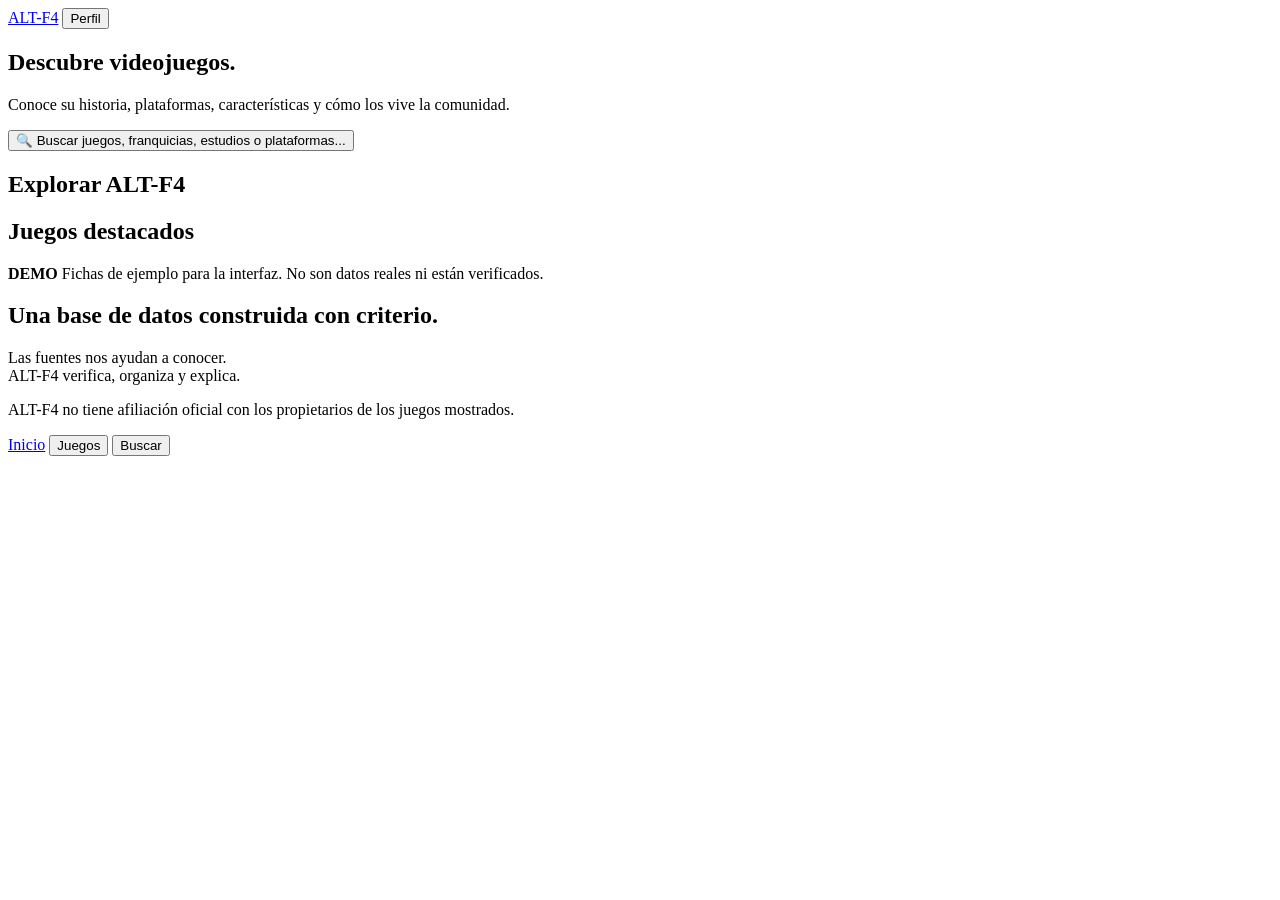
==== index.html @ ae302f09 "Add initial HTML structure for ALT-F4 website" ====
<!DOCTYPE html>
<html lang="es">
<head>
<meta charset="utf-8">
<meta name="viewport" content="width=device-width, initial-scale=1">
<title>ALT-F4 · Descubre videojuegos</title>
<link rel="preconnect" href="https://fonts.googleapis.com">
<link href="https://fonts.googleapis.com/css2?family=Silkscreen:wght@400;700&family=Inter:wght@400;500;600&display=swap" rel="stylesheet">
<link rel="stylesheet" href="css/main.css">
</head>
<body>
<header class="top">
  <a class="logo" href="index.html" aria-label="ALT-F4, inicio"><i class="px" aria-hidden="true"></i>ALT-F4</a>
  <button class="btn profile-btn" id="profileBtn" aria-expanded="false" aria-controls="profilePanel"><span class="ava" aria-hidden="true"></span>Perfil</button>
</header>

<main id="main">
  <section class="hero">
    <h1>Descubre videojuegos.</h1>
    <p>Conoce su historia, plataformas, características y cómo los vive la comunidad.</p>
    <button class="search-box" data-open-search aria-label="Abrir buscador"><span aria-hidden="true">🔍</span> Buscar juegos, franquicias, estudios o plataformas...</button>
  </section>

  <section aria-labelledby="h-explorar">
    <h2 id="h-explorar">Explorar ALT-F4</h2>
    <div class="grid cats" id="cats"></div>
  </section>

  <section aria-labelledby="h-dest">
    <h2 id="h-dest">Juegos destacados</h2>
    <p class="note"><b class="demo">DEMO</b> Fichas de ejemplo para la interfaz. No son datos reales ni están verificados.</p>
    <div class="grid games" id="games"></div>
  </section>

  <section class="editorial" aria-labelledby="h-ed">
    <h2 id="h-ed">Una base de datos construida con criterio.</h2>
    <p class="lead">Las fuentes nos ayudan a conocer.<br>ALT-F4 verifica, organiza y explica.</p>
    <ol class="flow" id="flow"></ol>
  </section>

  <footer class="foot">
    <p>ALT-F4 no tiene afiliación oficial con los propietarios de los juegos mostrados.</p>
  </footer>
</main>

<nav class="dock" aria-label="Navegación principal">
  <a href="index.html" class="dk on" aria-current="page">Inicio</a>
  <button class="dk" id="gamesBtn" aria-expanded="false" aria-controls="gamesSheet">Juegos</button>
  <button class="dk" id="searchBtn" aria-expanded="false" aria-controls="searchOv">Buscar</button>
</nav>

<div class="scrim" id="scrim" hidden></div>

<div class="sheet" id="gamesSheet" role="dialog" aria-label="Menú de juegos" hidden>
  <h2>Juegos</h2>
  <p class="lbl">Categorías</p>
  <div class="chips" id="catChips"></div>
  <p class="lbl">Plataformas</p>
  <div class="chips" id="platChips"></div>
</div>

<aside class="side" id="profilePanel" role="dialog" aria-label="Perfil" hidden>
  <button class="x" data-close aria-label="Cerrar perfil">✕</button>
  <div class="ava big" aria-hidden="true"></div>
  <h2>Tu perfil</h2>
  <p class="note">Este espacio está preparado para la próxima etapa.</p>
</aside>

<div class="ov" id="searchOv" role="dialog" aria-label="Buscar" hidden>
  <div class="ov-in">
    <button class="x" data-close aria-label="Cerrar buscador">✕</button>
    <label for="q" class="lbl">Buscar en ALT-F4</label>
    <input id="q" type="search" placeholder="Buscar juegos, franquicias, estudios o plataformas..." autocomplete="off">
    <p class="note">Escribe para buscar. La búsqueda real llega en una próxima etapa.</p>
  </div>
</div>
<script src="js/app.js"></script>
</body>
</html>
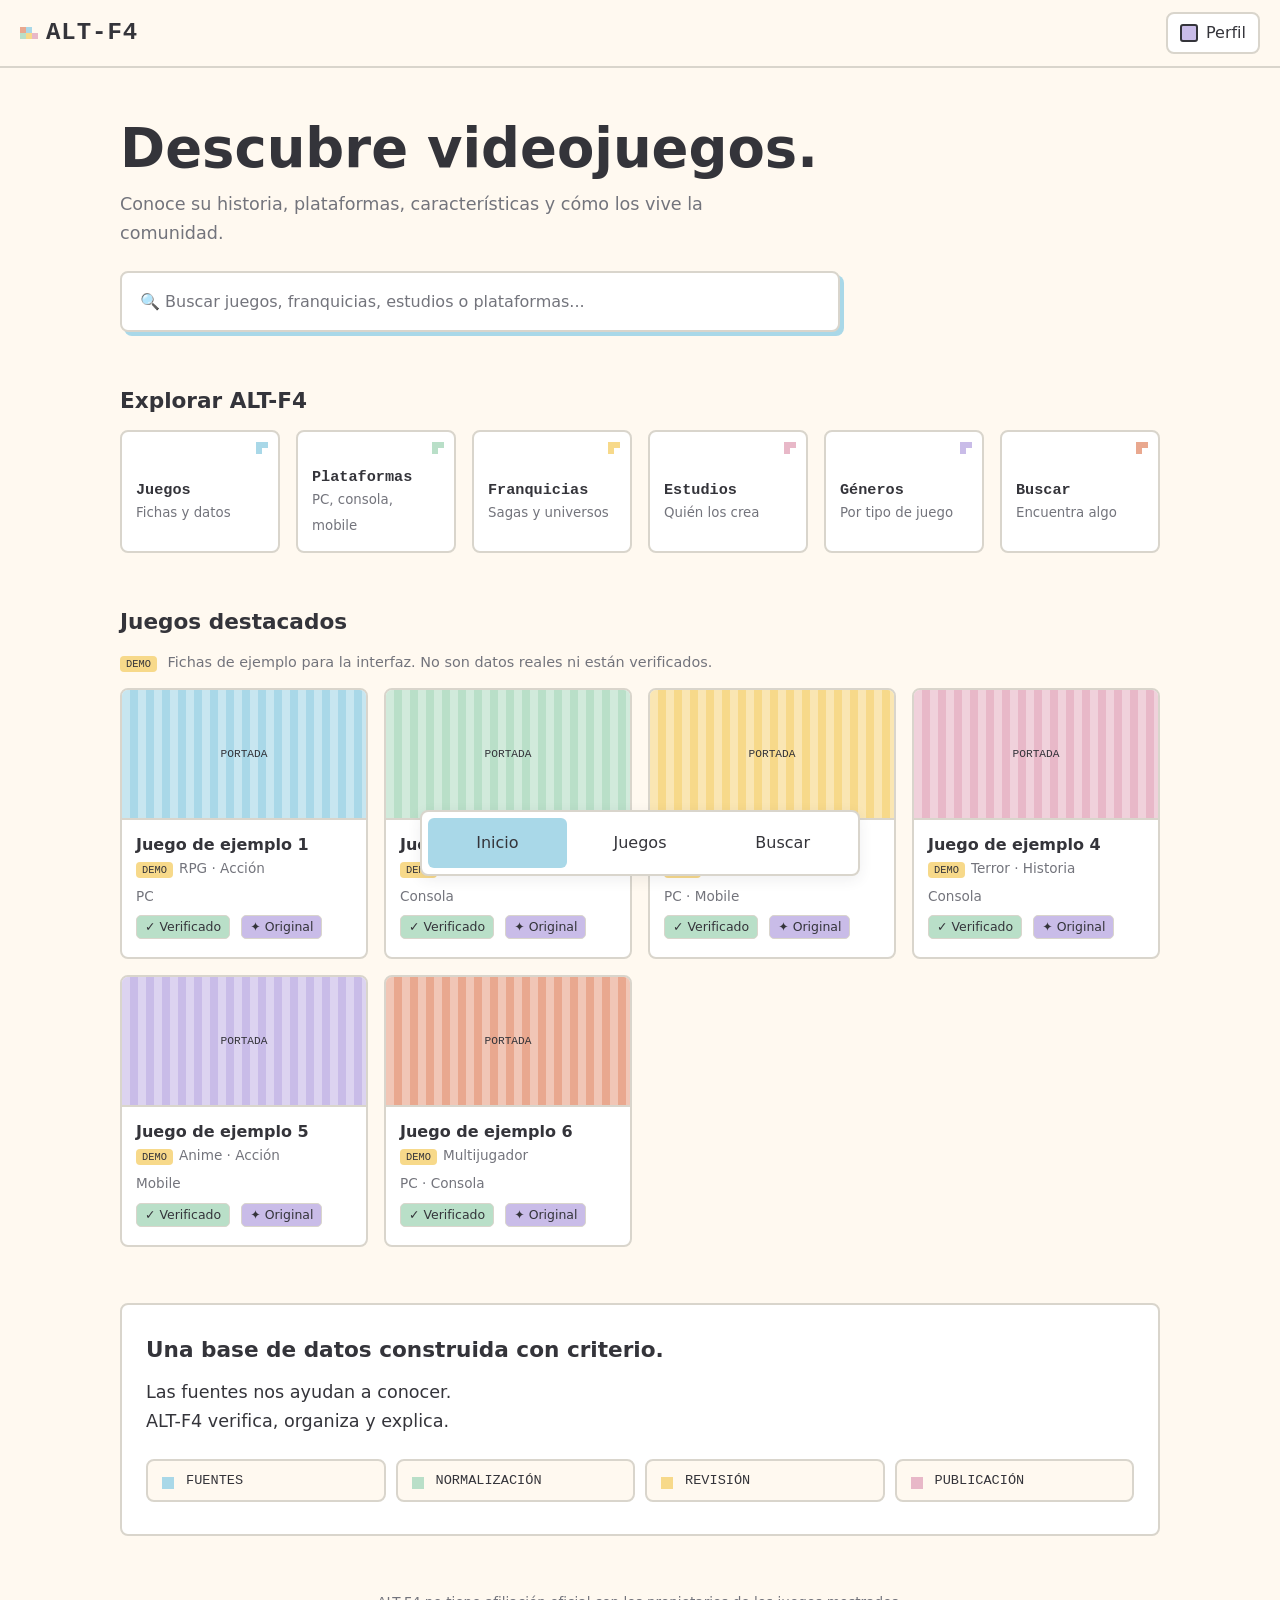
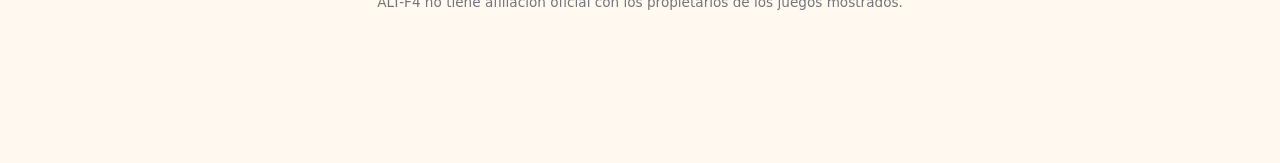
==== commit eba857db: "Update profile panel description and add link" ====
--- a/index.html
+++ b/index.html
@@ -63,7 +63,8 @@
   <button class="x" data-close aria-label="Cerrar perfil">✕</button>
   <div class="ava big" aria-hidden="true"></div>
   <h2>Tu perfil</h2>
-  <p class="note">Este espacio está preparado para la próxima etapa.</p>
+  <p class="note">Tu espacio personal en ALT-F4.</p>
+  <a class="btn" href="perfil.html">Ver perfil</a>
 </aside>
 
 <div class="ov" id="searchOv" role="dialog" aria-label="Buscar" hidden>
--- a/css/main.css
+++ b/css/main.css
@@ -0,0 +1,74 @@
+:root{--bg:#FFF9F0;--sf:#fff;--tx:#34343A;--tx2:#73747C;--bd:#D9D5CC;
+--blue:#A9D8E8;--mint:#B9DFC8;--yel:#F7D98A;--pink:#E8B8C8;--lav:#C9BCE8;--cor:#E9A88F;
+--r:8px;--px:'Silkscreen','Courier New',monospace;--sans:Inter,system-ui,sans-serif}
+*{box-sizing:border-box;margin:0}
+html{scroll-behavior:smooth}
+body{background:var(--bg);color:var(--tx);font:16px/1.6 var(--sans);padding-bottom:110px}
+h1,h2{line-height:1.2;font-weight:600}
+h1{font-size:clamp(2rem,6vw,3.4rem);margin-bottom:.6rem}
+h2{font-size:1.35rem;margin-bottom:1rem}
+:focus-visible{outline:3px solid var(--tx);outline-offset:2px}
+button{font:inherit;color:inherit;cursor:pointer}
+main{max-width:1080px;margin:auto;padding:0 20px}
+section{margin:56px 0}
+.note{color:var(--tx2);font-size:.9rem;margin-bottom:14px}
+.lbl{color:var(--tx2);font-size:.85rem;margin:14px 0 8px;display:block}
+.top{position:sticky;top:0;z-index:20;display:flex;justify-content:space-between;align-items:center;padding:12px 20px;background:var(--bg);border-bottom:2px solid var(--bd)}
+.logo{font:700 1.5rem var(--px);color:var(--tx);text-decoration:none;display:flex;align-items:center;letter-spacing:.04em}
+.px{width:6px;height:6px;margin:0 20px 6px 0;background:var(--cor);box-shadow:6px 0 var(--blue),0 6px var(--mint),6px 6px var(--yel),12px 6px var(--pink)}
+.btn{background:var(--sf);border:2px solid var(--bd);border-radius:var(--r);padding:6px 12px;display:flex;align-items:center;gap:8px;transition:background .2s}
+.btn:hover{background:var(--lav)}
+.ava{width:18px;height:18px;border-radius:3px;background:var(--lav);border:2px solid var(--tx);display:inline-block}
+.ava.big{width:72px;height:72px;margin-bottom:16px}
+.hero{margin-top:48px}
+.hero p{color:var(--tx2);font-size:1.1rem;max-width:56ch;margin-bottom:24px}
+.search-box{width:100%;max-width:720px;text-align:left;background:var(--sf);border:2px solid var(--bd);border-radius:var(--r);padding:16px 18px;color:var(--tx2);box-shadow:4px 4px 0 var(--blue);transition:transform .15s}
+.search-box:hover{transform:translate(-1px,-1px)}
+.grid{display:grid;gap:16px}
+.cats{grid-template-columns:repeat(auto-fill,minmax(150px,1fr))}
+.games{grid-template-columns:repeat(auto-fill,minmax(210px,1fr))}
+.cat{position:relative;background:var(--sf);border:2px solid var(--bd);border-radius:var(--r);padding:18px 14px 14px;text-align:left;transition:transform .15s,background .2s}
+.cat::before{content:"";position:absolute;top:10px;right:16px;width:6px;height:6px;background:var(--c);box-shadow:6px 0 var(--c),0 6px var(--c)}
+.cat:hover{transform:translateY(-2px);background:color-mix(in srgb,var(--c) 30%,#fff)}
+.cat b{display:block;font:700 .95rem var(--px);margin-top:18px}
+.cat small{color:var(--tx2)}
+.card{background:var(--sf);border:2px solid var(--bd);border-radius:var(--r);transition:transform .15s}
+.card:hover{transform:translateY(-2px)}
+.cover{height:130px;border-radius:6px 6px 0 0;border-bottom:2px solid var(--bd);display:grid;place-items:center;background:linear-gradient(90deg,rgba(255,255,255,.35) 50%,transparent 50%) 0 0/16px 16px,var(--c);font:.7rem var(--px)}
+.card .in{padding:12px 14px 14px}
+.card h3{font-size:1rem;font-weight:600}
+.card p{color:var(--tx2);font-size:.85rem;margin-bottom:6px}
+.demo{font:.65rem var(--px);background:var(--yel);color:var(--tx);border-radius:4px;padding:2px 6px;margin-right:6px}
+.tip{position:relative;display:inline-block;margin:0 6px 4px 0}
+.badge{font-size:.78rem;background:var(--mint);border:1.5px solid var(--bd);border-radius:5px;padding:1px 8px}
+.badge.o{background:var(--lav)}
+.tip span{position:absolute;left:0;bottom:calc(100% + 8px);width:250px;background:var(--sf);border:2px solid var(--tx);border-radius:var(--r);padding:10px;font-size:.8rem;line-height:1.45;opacity:0;pointer-events:none;transform:translateY(4px);transition:.15s;z-index:5}
+.tip:hover span,.tip:focus-within span{opacity:1;transform:none}
+.editorial{background:var(--sf);border:2px solid var(--bd);border-radius:var(--r);padding:32px 24px}
+.lead{font-size:1.1rem;margin-bottom:24px}
+.flow{list-style:none;padding:0;display:grid;gap:10px;max-width:340px}
+.flow li{background:var(--bg);border:2px solid var(--bd);border-radius:var(--r);padding:12px 14px;font:.85rem var(--px);display:flex;align-items:center}
+.flow li i{width:6px;height:6px;background:var(--c);box-shadow:6px 0 var(--c),0 6px var(--c),6px 6px var(--c);margin-right:18px}
+.foot{color:var(--tx2);font-size:.85rem;text-align:center;margin:40px 0}
+.dock{position:fixed;left:50%;bottom:18px;transform:translateX(-50%);width:min(440px,calc(100% - 32px));display:grid;grid-template-columns:repeat(3,1fr);gap:4px;background:var(--sf);border:2px solid var(--bd);border-radius:var(--r);padding:6px;box-shadow:0 4px 14px rgba(52,52,58,.08);z-index:30}
+.dk{background:none;border:2px solid transparent;border-radius:6px;padding:10px 4px;text-align:center;text-decoration:none;color:var(--tx);font-weight:500;transition:background .2s}
+.dk:hover,.dk.on{background:var(--blue)}
+.dk[aria-expanded=true]{background:var(--yel)}
+.scrim{position:fixed;inset:0;background:rgba(201,188,232,.35);backdrop-filter:blur(3px);z-index:25;animation:fade .2s}
+.sheet{position:fixed;left:50%;bottom:92px;transform:translateX(-50%);width:min(560px,calc(100% - 32px));background:var(--sf);border:2px solid var(--tx);border-radius:var(--r);padding:20px;z-index:28;max-height:65vh;overflow:auto;animation:up .25s}
+.chips{display:flex;flex-wrap:wrap;gap:8px}
+.chip{background:var(--c,var(--bg));border:2px solid var(--bd);border-radius:6px;padding:6px 12px;font-size:.9rem;transition:transform .15s}
+.chip:hover{transform:scale(1.04)}
+.chip[aria-pressed=true]{border-color:var(--tx)}
+.side{position:fixed;top:0;right:0;height:100%;width:clamp(290px,45vw,480px);background:var(--sf);border-left:2px solid var(--tx);padding:24px;z-index:28;animation:right .25s}
+.x{position:absolute;top:14px;right:14px;background:var(--bg);border:2px solid var(--bd);border-radius:6px;width:36px;height:36px}
+.x:hover{background:var(--cor)}
+.ov{position:fixed;inset:0;z-index:35;display:grid;place-items:center;background:rgba(255,249,240,.7);backdrop-filter:blur(6px);animation:fade .2s}
+.ov-in{position:relative;width:min(640px,calc(100% - 32px));background:var(--sf);border:2px solid var(--tx);border-radius:var(--r);padding:44px 20px 20px;box-shadow:6px 6px 0 var(--lav)}
+.ov input{width:100%;font:inherit;padding:14px;border:2px solid var(--bd);border-radius:var(--r);background:var(--bg)}
+[hidden]{display:none!important}
+@keyframes fade{from{opacity:0}}
+@keyframes up{from{opacity:0;transform:translate(-50%,16px)}}
+@keyframes right{from{transform:translateX(30px);opacity:0}}
+@media(min-width:900px){.flow{grid-template-columns:repeat(4,1fr);max-width:none}.dock{bottom:24px}}
+@media(prefers-reduced-motion:reduce){*{animation:none!important;transition:none!important}}
